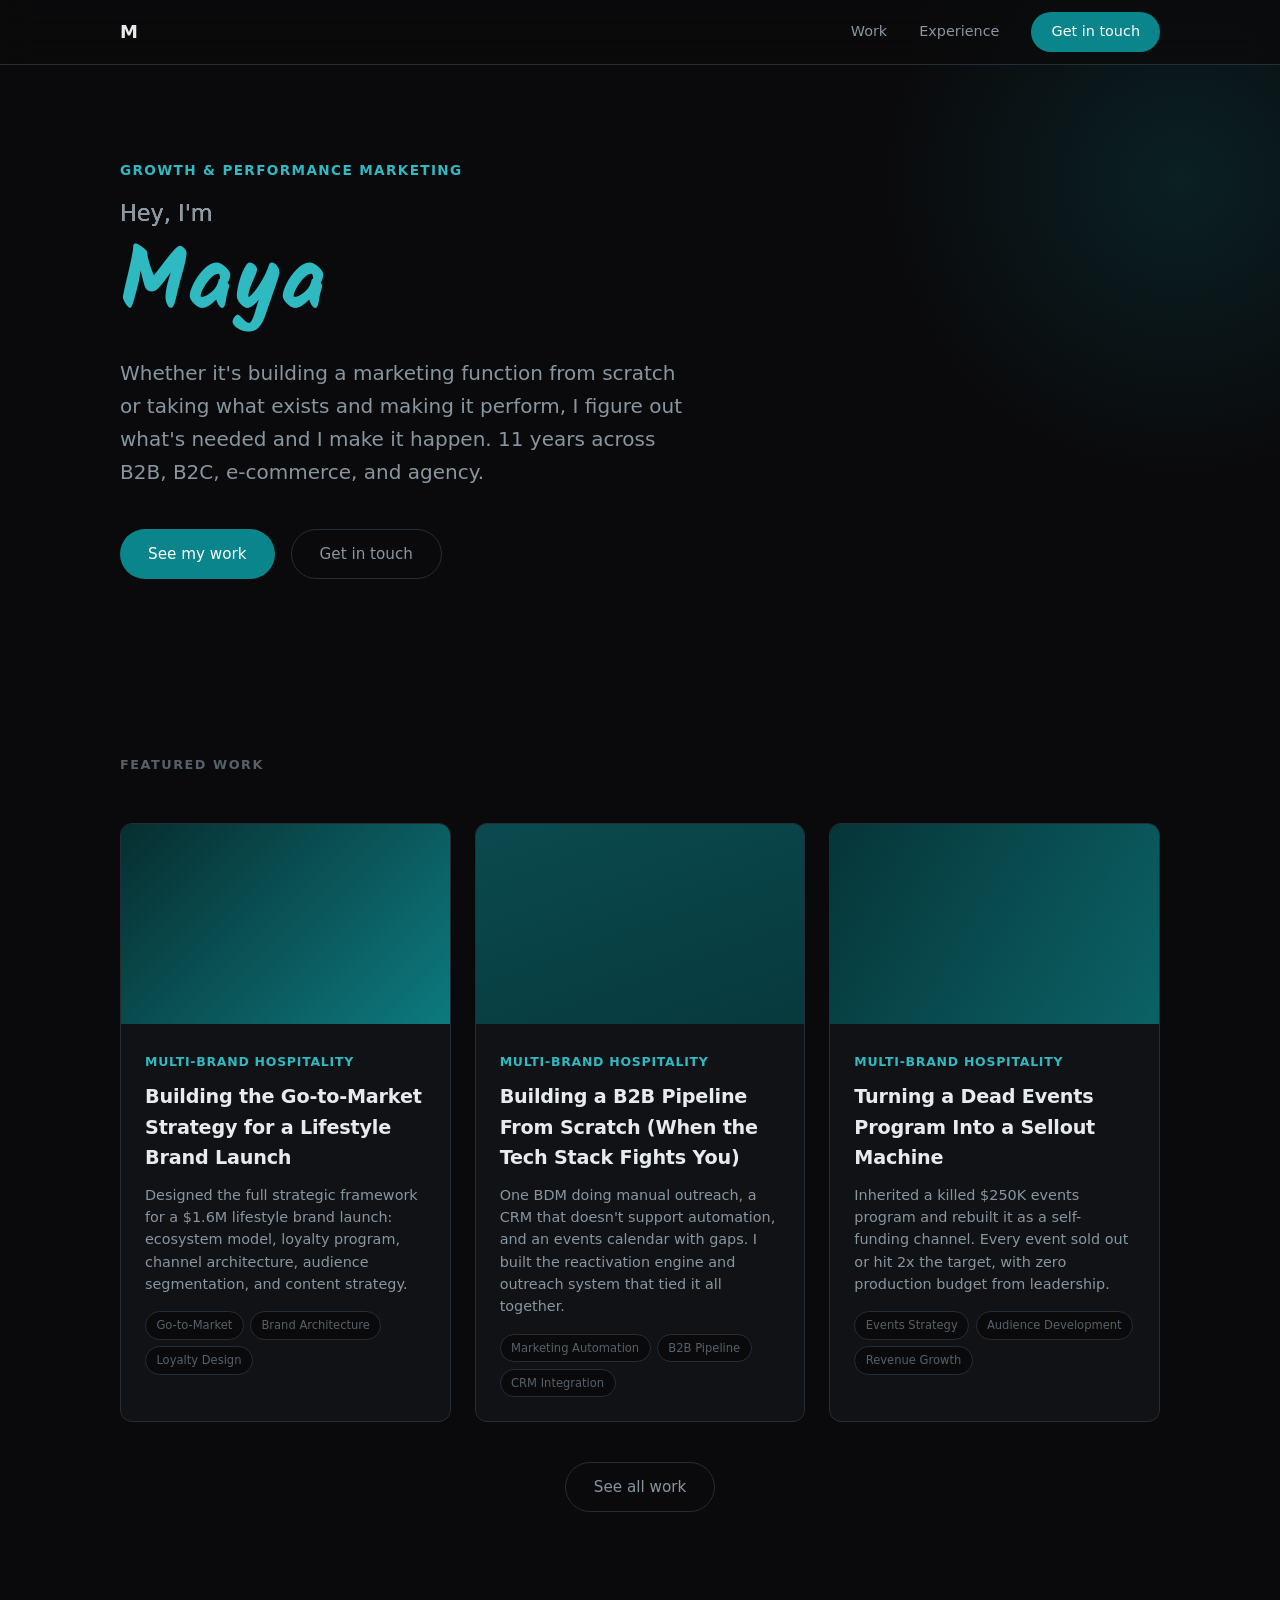
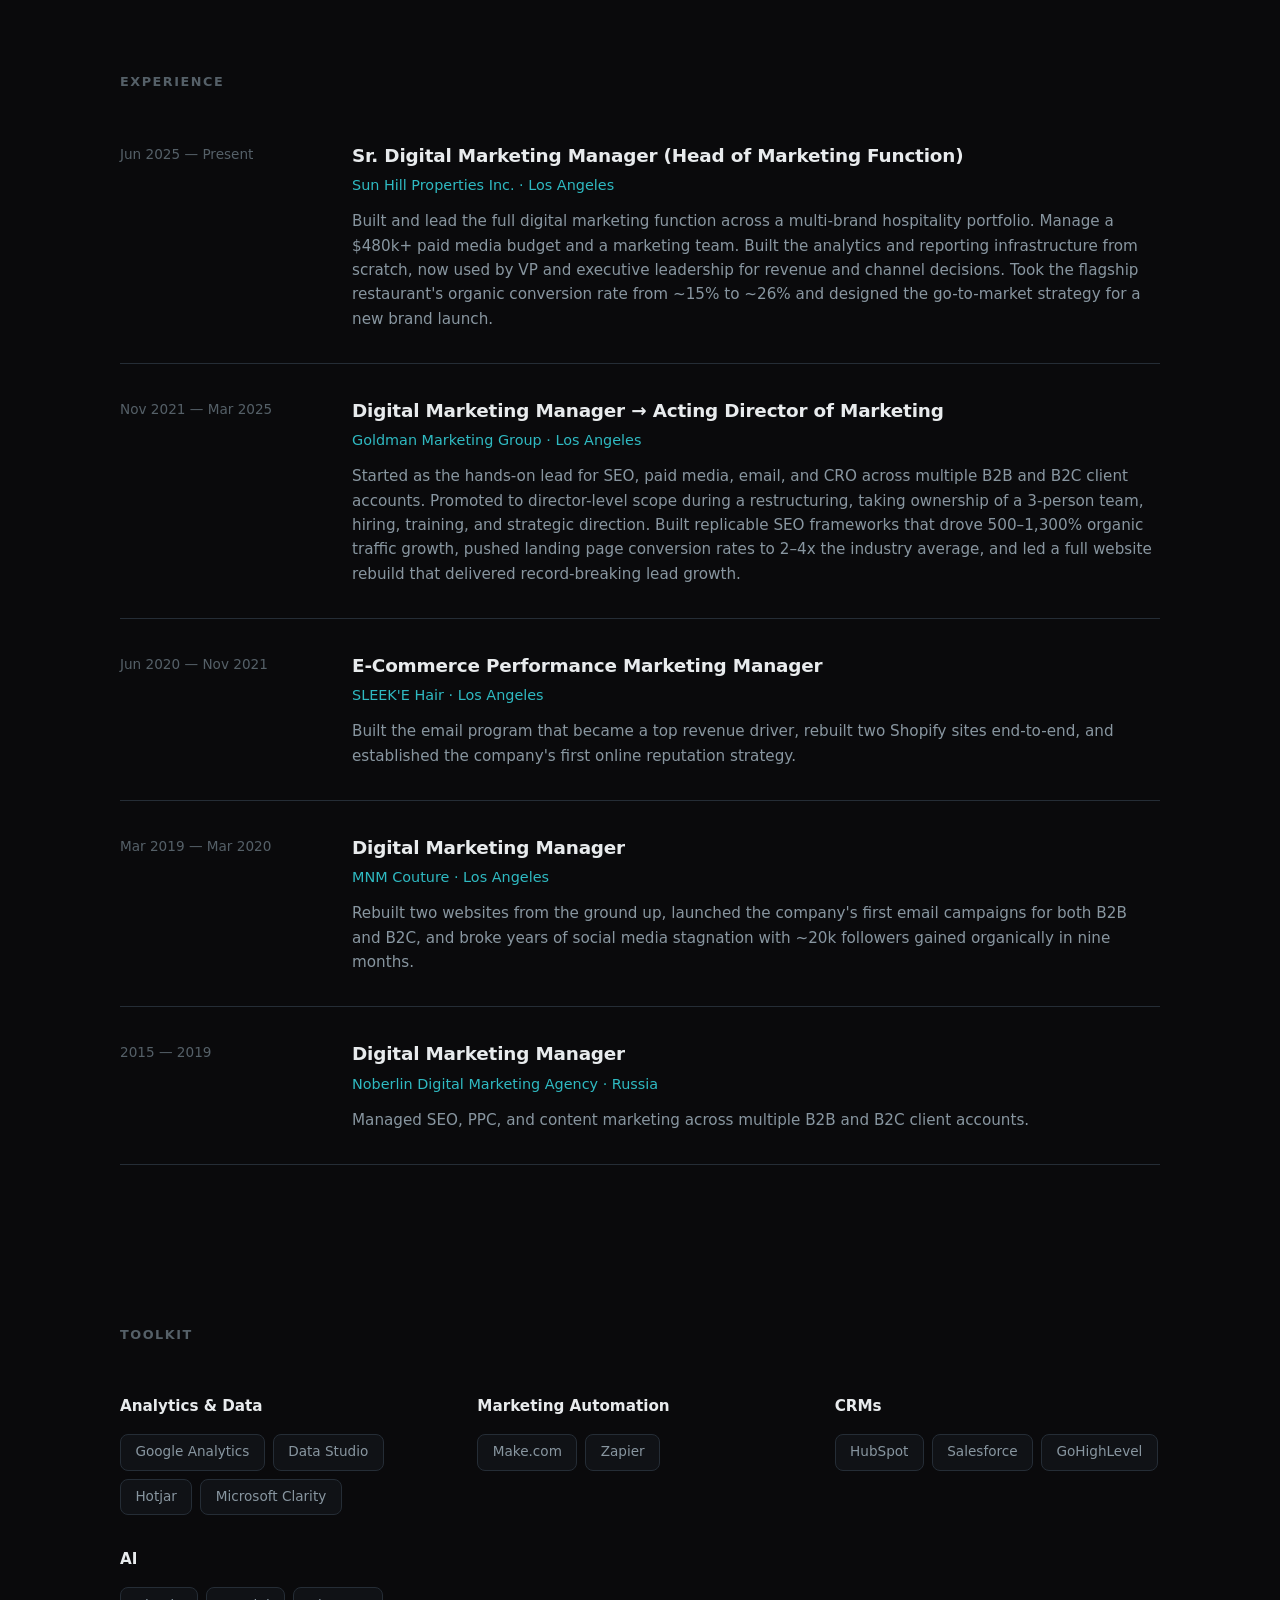
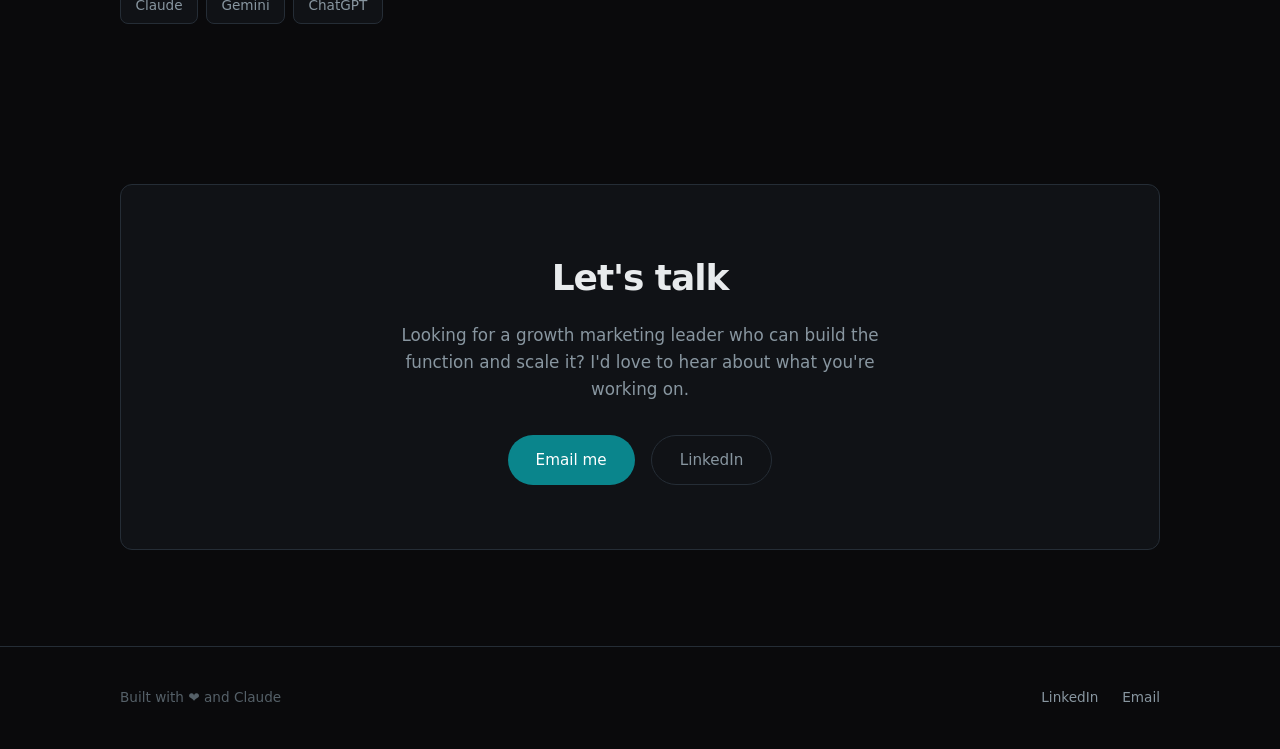
==== index.html @ ea001670 "Add files via upload" ====
<!DOCTYPE html>
<html lang="en">
<head>
  <meta charset="UTF-8">
  <meta name="viewport" content="width=device-width, initial-scale=1.0">
  <meta name="description" content="Maya Plastinina — Growth & performance marketer. 11 years across B2B, B2C, e-commerce, and agency.">
  <title>Maya Plastinina — Growth Marketing Leader</title>
  <link rel="stylesheet" href="style.css">
  <link rel="icon" href="data:image/svg+xml,<svg xmlns='http://www.w3.org/2000/svg' viewBox='0 0 32 32'><rect width='32' height='32' rx='8' fill='%230A858C'/><text x='16' y='22' font-family='system-ui' font-weight='700' font-size='16' fill='white' text-anchor='middle'>M</text></svg>">
</head>
<body>
<nav class="nav">
  <div class="container nav-inner">
    <a href="#" class="nav-logo">M</a>
    <div class="nav-links">
      <a href="work.html">Work</a>
      <a href="#experience">Experience</a>
      <a href="#contact" class="nav-cta">Get in touch</a>
    </div>
  </div>
</nav>

<!-- HERO -->
<section class="hero">
  <div class="container">
    <div class="hero-eyebrow">Growth &amp; Performance Marketing</div>
    <h1 class="hero-title">
      <span class="hero-greeting">Hey, I'm</span>
      <span class="hero-name">Maya</span>
    </h1>
    <p class="hero-sub">
      Whether it's building a marketing function from scratch or taking what exists and making it perform, I figure out what's needed and I make it happen. 11 years across B2B, B2C, e-commerce, and agency.
    </p>
    <div class="hero-actions">
      <a href="#work" class="btn btn-primary">See my work</a>
      <a href="#contact" class="btn btn-ghost">Get in touch</a>
    </div>
  </div>
  <div class="hero-glow"></div>
</section>

<!-- WORK -->
<section class="section" id="work">
  <div class="container">
    <h2 class="section-label">Featured Work</h2>
    <div class="work-grid">
      <a href="work/gtm-strategy.html" class="work-card">
        <div class="work-card-cover"><div class="cover-pattern cover-1"></div></div>
        <div class="work-card-body">
          <span class="work-card-company">Multi-Brand Hospitality</span>
          <h3 class="work-card-title">Building the Go-to-Market Strategy for a Lifestyle Brand Launch</h3>
          <p class="work-card-desc">Designed the full strategic framework for a $1.6M lifestyle brand launch: ecosystem model, loyalty program, channel architecture, audience segmentation, and content strategy.</p>
          <div class="work-card-tags">
            <span class="tag-sm">Go-to-Market</span>
            <span class="tag-sm">Brand Architecture</span>
            <span class="tag-sm">Loyalty Design</span>
          </div>
        </div>
      </a>
      <a href="work/b2b-pipeline.html" class="work-card">
        <div class="work-card-cover"><div class="cover-pattern cover-2"></div></div>
        <div class="work-card-body">
          <span class="work-card-company">Multi-Brand Hospitality</span>
          <h3 class="work-card-title">Building a B2B Pipeline From Scratch (When the Tech Stack Fights You)</h3>
          <p class="work-card-desc">One BDM doing manual outreach, a CRM that doesn't support automation, and an events calendar with gaps. I built the reactivation engine and outreach system that tied it all together.</p>
          <div class="work-card-tags">
            <span class="tag-sm">Marketing Automation</span>
            <span class="tag-sm">B2B Pipeline</span>
            <span class="tag-sm">CRM Integration</span>
          </div>
        </div>
      </a>
      <a href="work/events-program.html" class="work-card">
        <div class="work-card-cover"><div class="cover-pattern cover-3"></div></div>
        <div class="work-card-body">
          <span class="work-card-company">Multi-Brand Hospitality</span>
          <h3 class="work-card-title">Turning a Dead Events Program Into a Sellout Machine</h3>
          <p class="work-card-desc">Inherited a killed $250K events program and rebuilt it as a self-funding channel. Every event sold out or hit 2x the target, with zero production budget from leadership.</p>
          <div class="work-card-tags">
            <span class="tag-sm">Events Strategy</span>
            <span class="tag-sm">Audience Development</span>
            <span class="tag-sm">Revenue Growth</span>
          </div>
        </div>
      </a>
    </div>
    <div style="text-align: center; margin-top: 2.5rem;">
      <a href="work.html" class="btn btn-ghost">See all work</a>
    </div>
  </div>
</section>

<!-- EXPERIENCE -->
<section class="section" id="experience">
  <div class="container">
    <h2 class="section-label">Experience</h2>
    <div class="timeline">
      <div class="timeline-item">
        <div class="timeline-meta"><span class="timeline-date">Jun 2025 — Present</span></div>
        <div class="timeline-content">
          <h3>Sr. Digital Marketing Manager (Head of Marketing Function)</h3>
          <p class="timeline-company">Sun Hill Properties Inc. · Los Angeles</p>
          <p class="timeline-desc">Built and lead the full digital marketing function across a multi-brand hospitality portfolio. Manage a $480k+ paid media budget and a marketing team. Built the analytics and reporting infrastructure from scratch, now used by VP and executive leadership for revenue and channel decisions. Took the flagship restaurant's organic conversion rate from ~15% to ~26% and designed the go-to-market strategy for a new brand launch.</p>
        </div>
      </div>
      <div class="timeline-item">
        <div class="timeline-meta"><span class="timeline-date">Nov 2021 — Mar 2025</span></div>
        <div class="timeline-content">
          <h3>Digital Marketing Manager → Acting Director of Marketing</h3>
          <p class="timeline-company">Goldman Marketing Group · Los Angeles</p>
          <p class="timeline-desc">Started as the hands-on lead for SEO, paid media, email, and CRO across multiple B2B and B2C client accounts. Promoted to director-level scope during a restructuring, taking ownership of a 3-person team, hiring, training, and strategic direction. Built replicable SEO frameworks that drove 500–1,300% organic traffic growth, pushed landing page conversion rates to 2–4x the industry average, and led a full website rebuild that delivered record-breaking lead growth.</p>
        </div>
      </div>
      <div class="timeline-item">
        <div class="timeline-meta"><span class="timeline-date">Jun 2020 — Nov 2021</span></div>
        <div class="timeline-content">
          <h3>E-Commerce Performance Marketing Manager</h3>
          <p class="timeline-company">SLEEK'E Hair · Los Angeles</p>
          <p class="timeline-desc">Built the email program that became a top revenue driver, rebuilt two Shopify sites end-to-end, and established the company's first online reputation strategy.</p>
        </div>
      </div>
      <div class="timeline-item">
        <div class="timeline-meta"><span class="timeline-date">Mar 2019 — Mar 2020</span></div>
        <div class="timeline-content">
          <h3>Digital Marketing Manager</h3>
          <p class="timeline-company">MNM Couture · Los Angeles</p>
          <p class="timeline-desc">Rebuilt two websites from the ground up, launched the company's first email campaigns for both B2B and B2C, and broke years of social media stagnation with ~20k followers gained organically in nine months.</p>
        </div>
      </div>
      <div class="timeline-item">
        <div class="timeline-meta"><span class="timeline-date">2015 — 2019</span></div>
        <div class="timeline-content">
          <h3>Digital Marketing Manager</h3>
          <p class="timeline-company">Noberlin Digital Marketing Agency · Russia</p>
          <p class="timeline-desc">Managed SEO, PPC, and content marketing across multiple B2B and B2C client accounts.</p>
        </div>
      </div>
    </div>
  </div>
</section>

<!-- TOOLKIT -->
<section class="section" id="toolkit">
  <div class="container">
    <h2 class="section-label">Toolkit</h2>
    <div class="toolkit-grid">
      <div class="toolkit-group">
        <h3 class="toolkit-cat">Analytics &amp; Data</h3>
        <div class="toolkit-items"><span>Google Analytics</span><span>Data Studio</span><span>Hotjar</span><span>Microsoft Clarity</span></div>
      </div>
      <div class="toolkit-group">
        <h3 class="toolkit-cat">Marketing Automation</h3>
        <div class="toolkit-items"><span>Make.com</span><span>Zapier</span></div>
      </div>
      <div class="toolkit-group">
        <h3 class="toolkit-cat">CRMs</h3>
        <div class="toolkit-items"><span>HubSpot</span><span>Salesforce</span><span>GoHighLevel</span></div>
      </div>
      <div class="toolkit-group">
        <h3 class="toolkit-cat">AI</h3>
        <div class="toolkit-items"><span>Claude</span><span>Gemini</span><span>ChatGPT</span></div>
      </div>
    </div>
  </div>
</section>

<!-- CONTACT -->
<section class="section section-cta" id="contact">
  <div class="container">
    <div class="cta-box">
      <h2 class="cta-title">Let's talk</h2>
      <p class="cta-desc">Looking for a growth marketing leader who can build the function and scale it? I'd love to hear about what you're working on.</p>
      <div class="cta-actions">
        <a href="mailto:plastininamaya@gmail.com" class="btn btn-primary">Email me</a>
        <a href="https://www.linkedin.com/in/maya-plastinina/" target="_blank" rel="noopener" class="btn btn-ghost">LinkedIn</a>
      </div>
    </div>
  </div>
</section>

<footer class="footer">
  <div class="container footer-inner">
    <p class="footer-text">Built with ❤️ and Claude</p>
    <div class="footer-links">
      <a href="https://www.linkedin.com/in/maya-plastinina/" target="_blank" rel="noopener">LinkedIn</a>
      <a href="mailto:plastininamaya@gmail.com">Email</a>
    </div>
  </div>
</footer>
</body>
</html>
---- style.css ----
@font-face {
  font-family: 'Google Sans Flex';
  src: url('./fonts/GoogleSansFlex-Variable.ttf') format('truetype');
  font-weight: 100 900;
  font-stretch: 75% 125%;
  font-display: swap;
}

@font-face {
  font-family: 'Kalam';
  src: url('./fonts/Kalam-Bold.ttf') format('truetype');
  font-weight: 700;
  font-display: swap;
}

:root {
  --bg: #0a0a0c;
  --bg-raised: #101216;
  --bg-hover: #181c22;
  --surface: #1a1e26;
  --border: #252d36;
  --text: #e8ebed;
  --text-muted: #8896a0;
  --text-dim: #556068;
  --accent: #0A858C;
  --accent-light: #2fbac2;
  --accent-subtle: rgba(10, 133, 140, 0.12);
  --font: 'Google Sans Flex', system-ui, -apple-system, sans-serif;
  --font-hand: 'Kalam', cursive;
  --max-width: 1120px;
  --radius: 12px;
  --radius-sm: 8px;
}

*, *::before, *::after { margin: 0; padding: 0; box-sizing: border-box; }

html {
  scroll-behavior: smooth;
  -webkit-font-smoothing: antialiased;
}

body {
  font-family: var(--font);
  background: var(--bg);
  color: var(--text);
  line-height: 1.6;
}

a { color: inherit; text-decoration: none; }
img { max-width: 100%; height: auto; display: block; }
::selection { background: var(--accent); color: white; }

.container {
  max-width: var(--max-width);
  margin: 0 auto;
  padding: 0 clamp(1.25rem, 4vw, 2.5rem);
}

:focus-visible { outline: 2px solid var(--accent); outline-offset: 3px; }

/* NAV */
.nav {
  position: fixed; top: 0; left: 0; right: 0; z-index: 100;
  background: rgba(10, 10, 12, 0.8);
  backdrop-filter: blur(16px);
  -webkit-backdrop-filter: blur(16px);
  border-bottom: 1px solid var(--border);
}
.nav-inner { display: flex; align-items: center; justify-content: space-between; height: 64px; }
.nav-logo { font-weight: 700; font-size: 1.125rem; letter-spacing: -0.02em; }
.nav-links { display: flex; align-items: center; gap: 2rem; font-size: 0.9rem; color: var(--text-muted); }
.nav-links a { transition: color 0.2s; }
.nav-links a:hover { color: var(--text); }
.nav-cta { background: var(--accent); color: white !important; padding: 0.5rem 1.25rem; border-radius: 100px; font-weight: 500; transition: opacity 0.2s; }
.nav-cta:hover { opacity: 0.88; }

/* HERO */
.hero { position: relative; padding: 10rem 0 6rem; overflow: hidden; }
.hero-eyebrow { font-size: 0.85rem; font-weight: 600; color: var(--accent-light); text-transform: uppercase; letter-spacing: 0.1em; margin-bottom: 1.25rem; }
.hero-title {
  font-size: clamp(3rem, 8vw, 5.5rem); font-weight: 800; letter-spacing: -0.04em; line-height: 1.05; margin-bottom: 1.5rem;
  background: linear-gradient(135deg, var(--text) 40%, var(--accent-light) 100%);
  -webkit-background-clip: text; -webkit-text-fill-color: transparent; background-clip: text;
}
.hero-greeting { display: block; font-family: var(--font); font-size: clamp(1.1rem, 2.5vw, 1.4rem); font-weight: 400; letter-spacing: 0; -webkit-text-fill-color: var(--text-muted); margin-bottom: 0.5rem; }
.hero-name { font-family: var(--font-hand); letter-spacing: 0.01em; -webkit-text-fill-color: var(--accent-light); position: relative; }
.hero-sub { font-size: clamp(1.05rem, 2vw, 1.25rem); color: var(--text-muted); max-width: 580px; line-height: 1.65; margin-bottom: 2.5rem; }
.hero-actions { display: flex; gap: 1rem; flex-wrap: wrap; }
.hero-glow { position: absolute; top: -120px; right: -200px; width: 600px; height: 600px; background: radial-gradient(circle, rgba(10, 133, 140, 0.18) 0%, transparent 70%); pointer-events: none; }

/* BUTTONS */
.btn { display: inline-flex; align-items: center; padding: 0.75rem 1.75rem; border-radius: 100px; font-size: 0.95rem; font-weight: 500; font-family: var(--font); transition: all 0.2s; cursor: pointer; border: none; }
.btn-primary { background: var(--accent); color: white; }
.btn-primary:hover { opacity: 0.88; }
.btn-ghost { background: transparent; color: var(--text-muted); border: 1px solid var(--border); }
.btn-ghost:hover { border-color: var(--text-muted); color: var(--text); }

/* SECTIONS */
.section { padding: 5rem 0; }
.section-label { font-size: 0.8rem; font-weight: 600; text-transform: uppercase; letter-spacing: 0.12em; color: var(--text-dim); margin-bottom: 3rem; }

/* WORK GRID */
.work-grid { display: grid; grid-template-columns: repeat(3, 1fr); gap: 1.5rem; }
.work-card { display: block; background: var(--bg-raised); border: 1px solid var(--border); border-radius: var(--radius); overflow: hidden; transition: border-color 0.2s, transform 0.2s; }
.work-card:hover { border-color: var(--accent); transform: translateY(-2px); }
.work-card-cover { height: 200px; overflow: hidden; position: relative; }
.work-card-cover img { width: 100%; height: 100%; object-fit: cover; }

/* Gradient card covers */
.cover-pattern { width: 100%; height: 100%; }
.cover-1 { background: linear-gradient(135deg, #072e30 0%, #0d7a7f 100%); }
.cover-2 { background: linear-gradient(160deg, #0a4a4e 0%, #07393d 100%); }
.cover-3 { background: linear-gradient(120deg, #063538 0%, #0b6266 100%); }
.cover-4 { background: linear-gradient(150deg, #0e6b6f 0%, #082d30 100%); }
.cover-5 { background: linear-gradient(140deg, #074042 0%, #0a858c 100%); }
.work-card-body { padding: 1.5rem; }
.work-card-company { font-size: 0.78rem; font-weight: 600; color: var(--accent-light); text-transform: uppercase; letter-spacing: 0.06em; }
.work-card-title { font-size: 1.2rem; font-weight: 700; margin: 0.5rem 0 0.6rem; letter-spacing: -0.01em; }
.work-card-desc { font-size: 0.9rem; color: var(--text-muted); line-height: 1.55; }
.work-card-tags { display: flex; flex-wrap: wrap; gap: 0.4rem; margin-top: 1rem; }
.tag-sm { font-size: 0.72rem; font-weight: 500; color: var(--text-dim); background: var(--bg); padding: 0.25rem 0.65rem; border-radius: 100px; border: 1px solid var(--border); }

/* TIMELINE */
.timeline { display: flex; flex-direction: column; }
.timeline-item { display: grid; grid-template-columns: 200px 1fr; gap: 2rem; padding: 2rem 0; border-bottom: 1px solid var(--border); }
.timeline-item:first-child { padding-top: 0; }
.timeline-date { font-size: 0.85rem; color: var(--text-dim); font-weight: 500; }
.timeline-content h3 { font-size: 1.15rem; font-weight: 700; margin-bottom: 0.25rem; letter-spacing: -0.01em; }
.timeline-company { font-size: 0.9rem; color: var(--accent-light); font-weight: 500; margin-bottom: 0.75rem; }
.timeline-desc { font-size: 0.95rem; color: var(--text-muted); line-height: 1.6; }

/* TOOLKIT */
.toolkit-grid { display: grid; grid-template-columns: repeat(auto-fill, minmax(240px, 1fr)); gap: 2rem; }
.toolkit-cat { font-size: 0.95rem; font-weight: 600; margin-bottom: 1rem; }
.toolkit-items { display: flex; flex-wrap: wrap; gap: 0.5rem; }
.toolkit-items span { font-size: 0.85rem; color: var(--text-muted); background: var(--bg-raised); border: 1px solid var(--border); padding: 0.4rem 0.9rem; border-radius: var(--radius-sm); }

/* ABOUT */
.about-content { max-width: 640px; font-size: 1.05rem; color: var(--text-muted); line-height: 1.75; }
.about-content p { margin-bottom: 1.25rem; }

/* CTA */
.section-cta { padding-bottom: 0; }
.cta-box { background: var(--bg-raised); border: 1px solid var(--border); border-radius: var(--radius); padding: 4rem; text-align: center; }
.cta-title { font-size: 2.25rem; font-weight: 700; letter-spacing: -0.03em; margin-bottom: 1rem; }
.cta-desc { color: var(--text-muted); font-size: 1.05rem; max-width: 480px; margin: 0 auto 2rem; line-height: 1.6; }
.cta-actions { display: flex; gap: 1rem; justify-content: center; flex-wrap: wrap; }

/* FOOTER */
.footer { border-top: 1px solid var(--border); padding: 2.5rem 0; margin-top: 6rem; }
.footer-inner { display: flex; align-items: center; justify-content: space-between; }
.footer-text { color: var(--text-dim); font-size: 0.85rem; }
.footer-links { display: flex; gap: 1.5rem; font-size: 0.85rem; color: var(--text-muted); }
.footer-links a:hover { color: var(--text); }

/* ============ CASE STUDY PAGES ============ */
.case-study { padding-top: 64px; }
.case-cover { width: 100%; max-height: 480px; overflow: hidden; background: var(--bg-raised); }
.case-cover img { width: 100%; height: 100%; object-fit: cover; }
.case-header { padding-top: 3.5rem; padding-bottom: 3rem; border-bottom: 1px solid var(--border); margin-bottom: 3rem; }
.back-link { display: inline-block; font-size: 0.85rem; color: var(--text-muted); margin-bottom: 2rem; transition: color 0.2s; }
.back-link:hover { color: var(--accent-light); }
.case-company { font-size: 0.85rem; font-weight: 600; color: var(--accent-light); text-transform: uppercase; letter-spacing: 0.08em; margin-bottom: 0.75rem; }
.case-title { font-size: clamp(2rem, 5vw, 3rem); font-weight: 700; letter-spacing: -0.03em; line-height: 1.15; margin-bottom: 1rem; }
.case-desc { font-size: 1.15rem; color: var(--text-muted); max-width: 640px; line-height: 1.65; }
.case-tags { display: flex; flex-wrap: wrap; gap: 0.5rem; margin-top: 1.5rem; }
.tag { font-size: 0.78rem; font-weight: 500; color: var(--accent-light); background: var(--accent-subtle); padding: 0.3rem 0.85rem; border-radius: 100px; }

.case-body { max-width: 760px; font-size: 1.05rem; line-height: 1.75; color: var(--text-muted); padding-bottom: 4rem; }
.case-body h2 { font-size: 1.5rem; font-weight: 700; color: var(--text); margin: 3rem 0 1rem; letter-spacing: -0.02em; }
.case-body h3 { font-size: 1.2rem; font-weight: 600; color: var(--text); margin: 2rem 0 0.75rem; }
.case-body p { margin-bottom: 1.25rem; }
.case-body img { border-radius: var(--radius); margin: 2rem 0; border: 1px solid var(--border); }
.case-body ul, .case-body ol { padding-left: 1.5rem; margin-bottom: 1.25rem; }
.case-body li { margin-bottom: 0.5rem; }
.case-body blockquote { border-left: 3px solid var(--accent); padding-left: 1.25rem; margin: 2rem 0; color: var(--text); font-style: italic; }
.case-body strong { color: var(--text); font-weight: 600; }

/* RESPONSIVE */
@media (max-width: 768px) {
  .hero { padding: 8rem 0 4rem; }
  .timeline-item { grid-template-columns: 1fr; gap: 0.5rem; }
  .work-grid { grid-template-columns: 1fr; }
  .work-grid.work-grid-auto { grid-template-columns: repeat(auto-fill, minmax(300px, 1fr)); }
  .cta-box { padding: 2.5rem 1.5rem; }
}

@media (max-width: 640px) {
  .nav-links { gap: 1.25rem; font-size: 0.85rem; }
  .nav-links a:not(.nav-cta) { display: none; }
  .footer-inner { flex-direction: column; gap: 1rem; text-align: center; }
}

@media (prefers-reduced-motion: reduce) {
  *, *::before, *::after { animation-duration: 0.01ms !important; transition-duration: 0.01ms !important; }
  html { scroll-behavior: auto; }
}
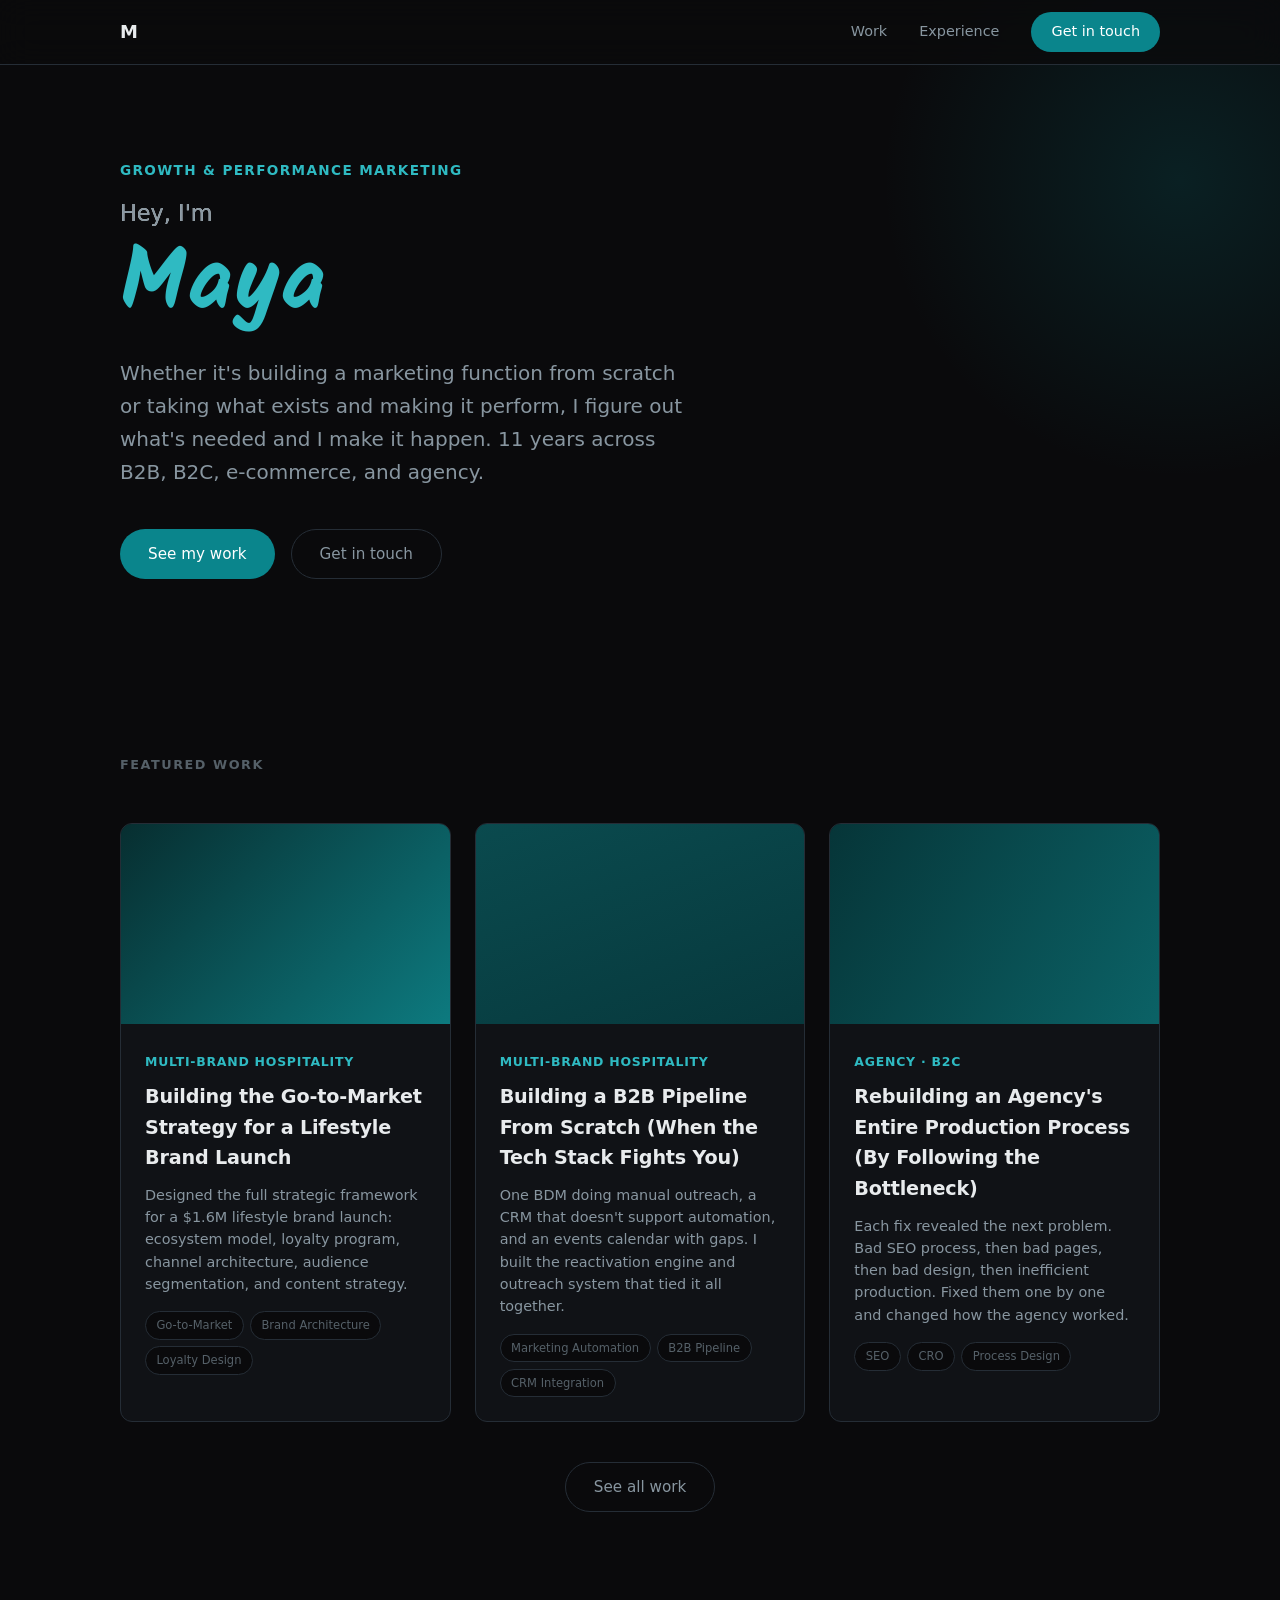
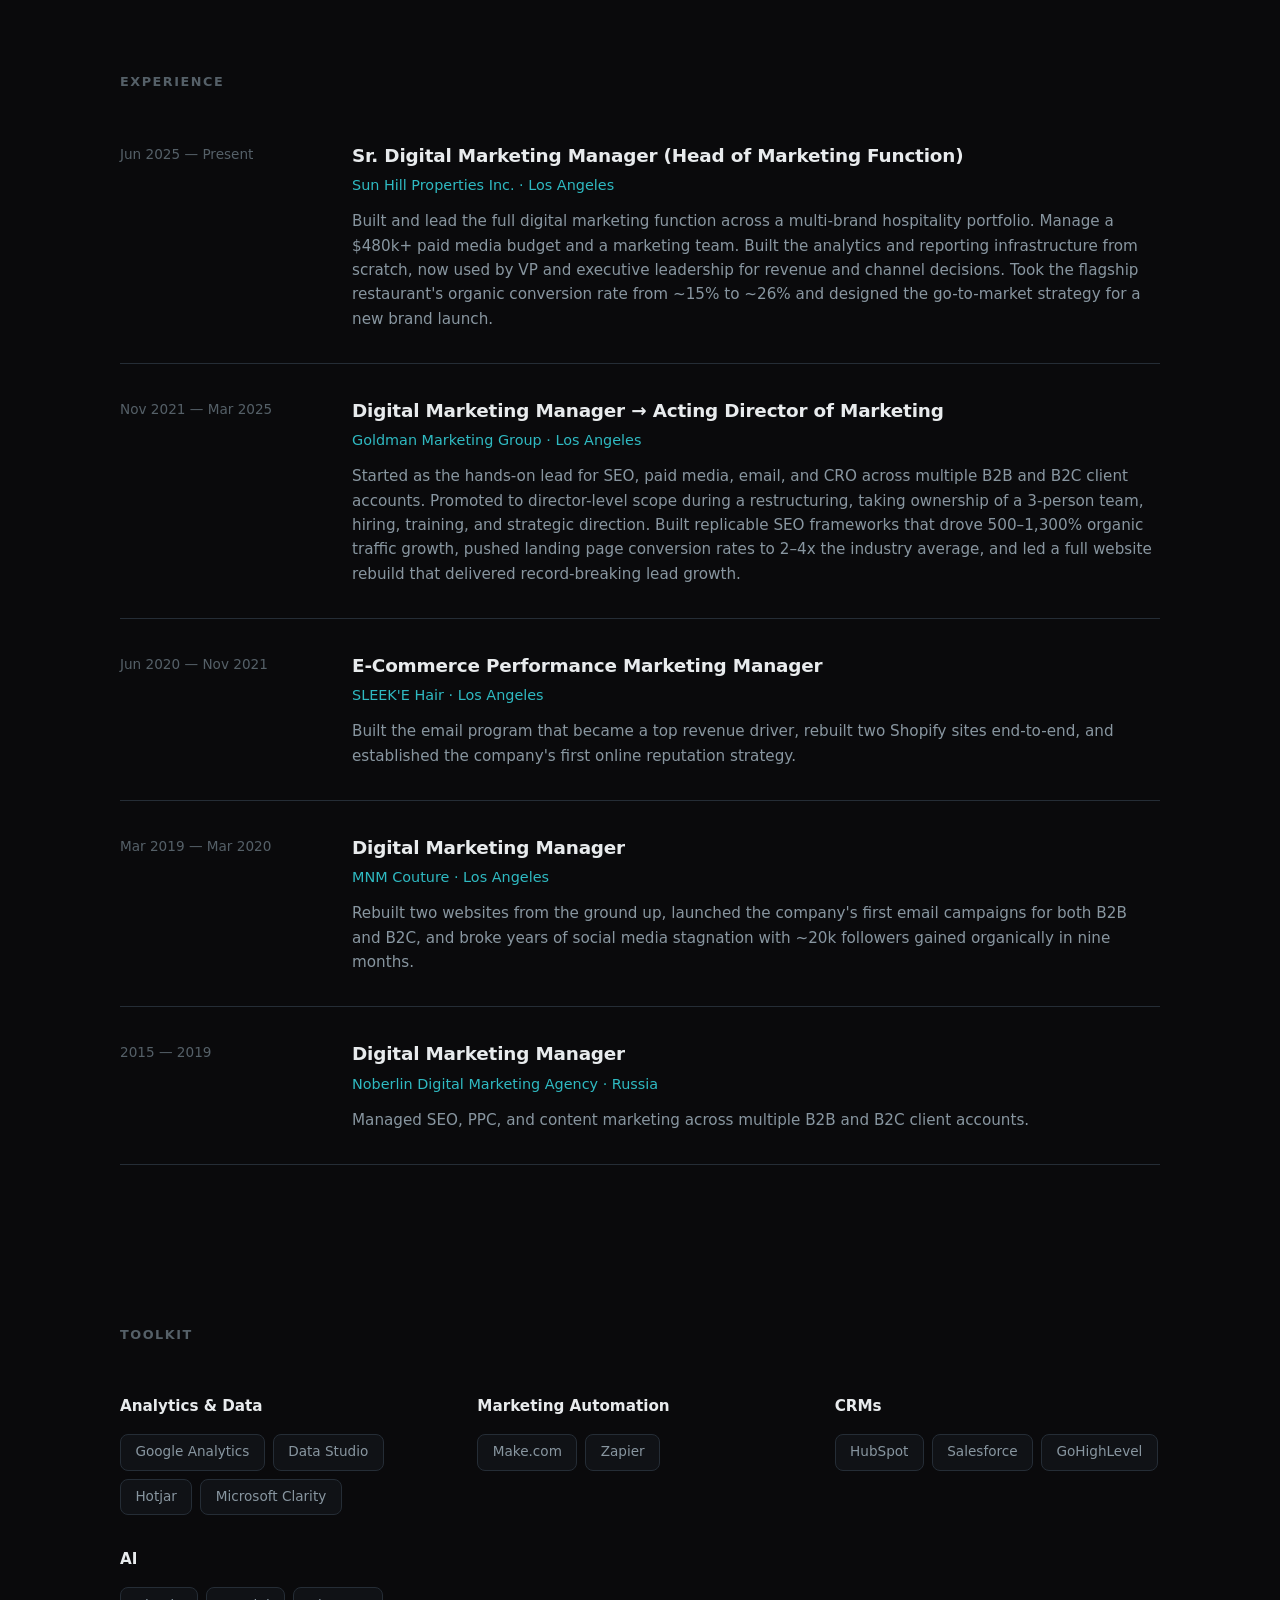
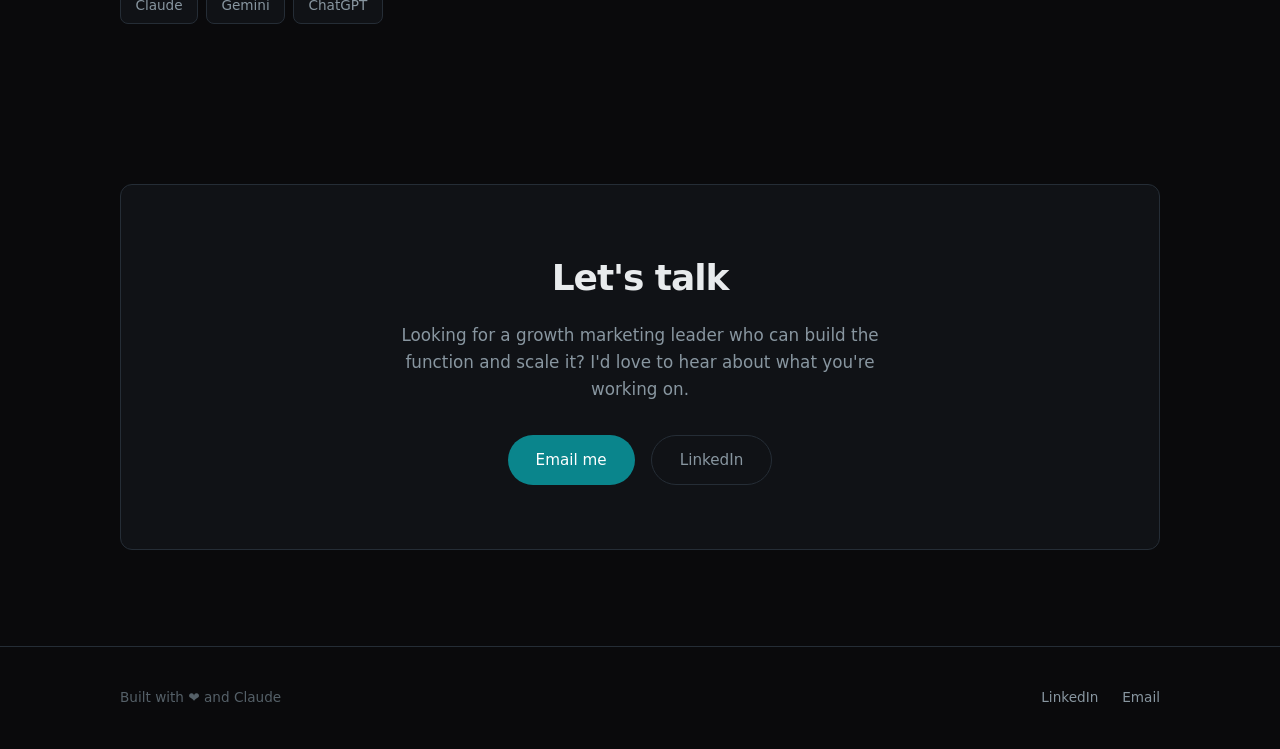
==== commit 9ba592c8: "Add files via upload" ====
--- a/index.html
+++ b/index.html
@@ -70,16 +70,16 @@
           </div>
         </div>
       </a>
-      <a href="work/events-program.html" class="work-card">
+      <a href="work/agency-process.html" class="work-card">
         <div class="work-card-cover"><div class="cover-pattern cover-3"></div></div>
         <div class="work-card-body">
-          <span class="work-card-company">Multi-Brand Hospitality</span>
-          <h3 class="work-card-title">Turning a Dead Events Program Into a Sellout Machine</h3>
-          <p class="work-card-desc">Inherited a killed $250K events program and rebuilt it as a self-funding channel. Every event sold out or hit 2x the target, with zero production budget from leadership.</p>
+          <span class="work-card-company">Agency · B2C</span>
+          <h3 class="work-card-title">Rebuilding an Agency's Entire Production Process (By Following the Bottleneck)</h3>
+          <p class="work-card-desc">Each fix revealed the next problem. Bad SEO process, then bad pages, then bad design, then inefficient production. Fixed them one by one and changed how the agency worked.</p>
           <div class="work-card-tags">
-            <span class="tag-sm">Events Strategy</span>
-            <span class="tag-sm">Audience Development</span>
-            <span class="tag-sm">Revenue Growth</span>
+            <span class="tag-sm">SEO</span>
+            <span class="tag-sm">CRO</span>
+            <span class="tag-sm">Process Design</span>
           </div>
         </div>
       </a>
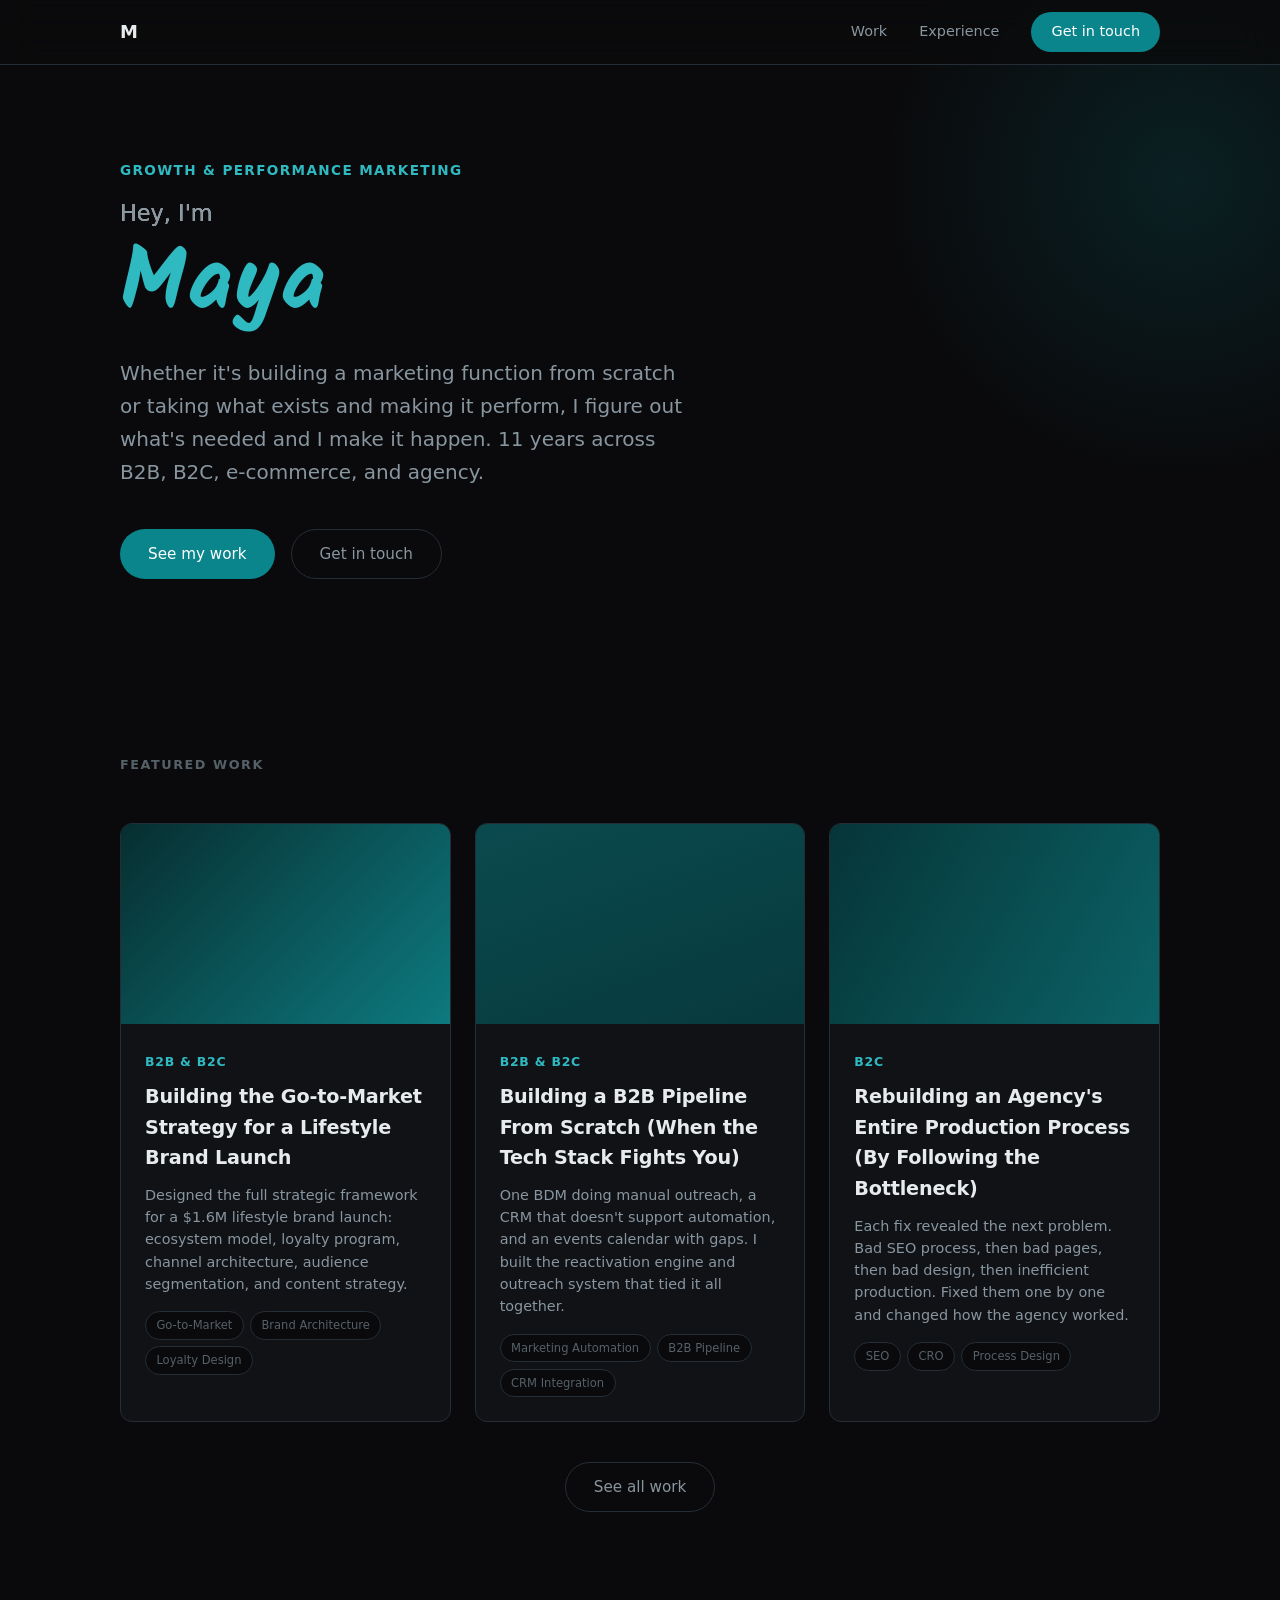
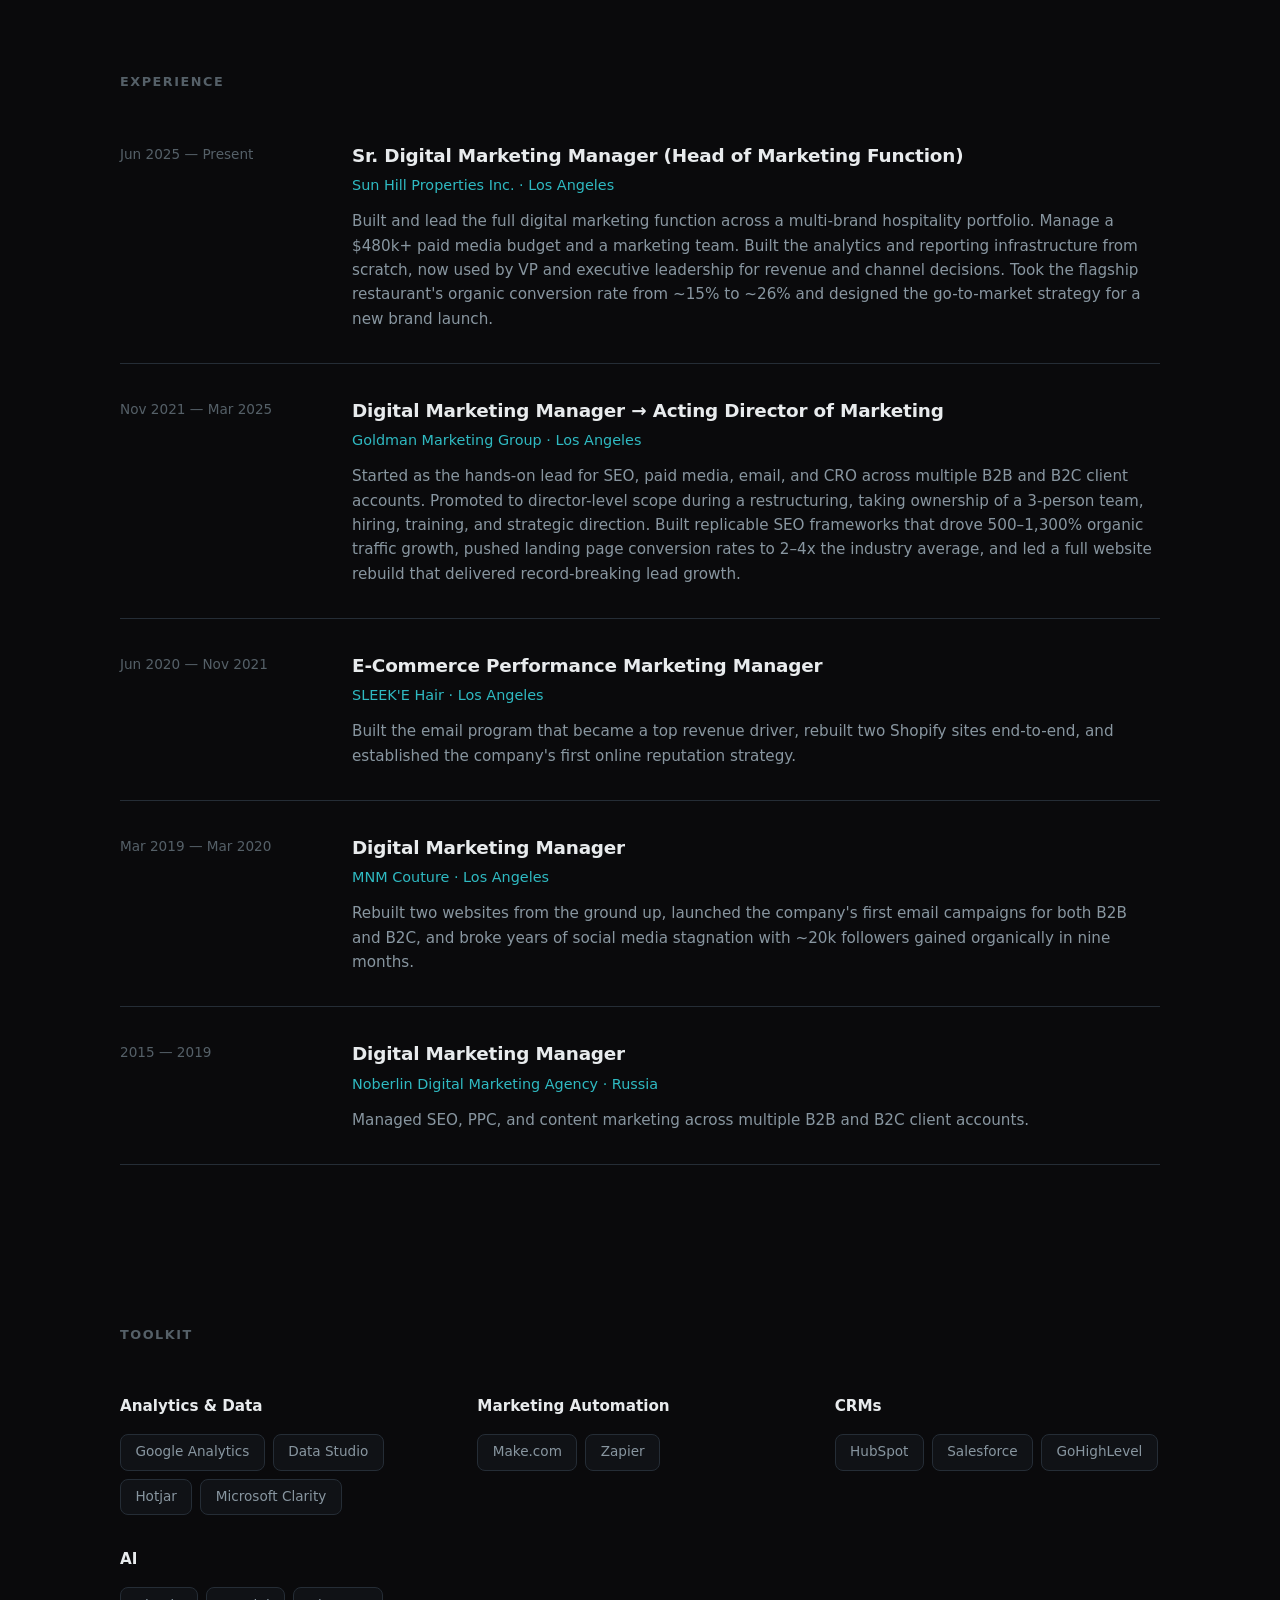
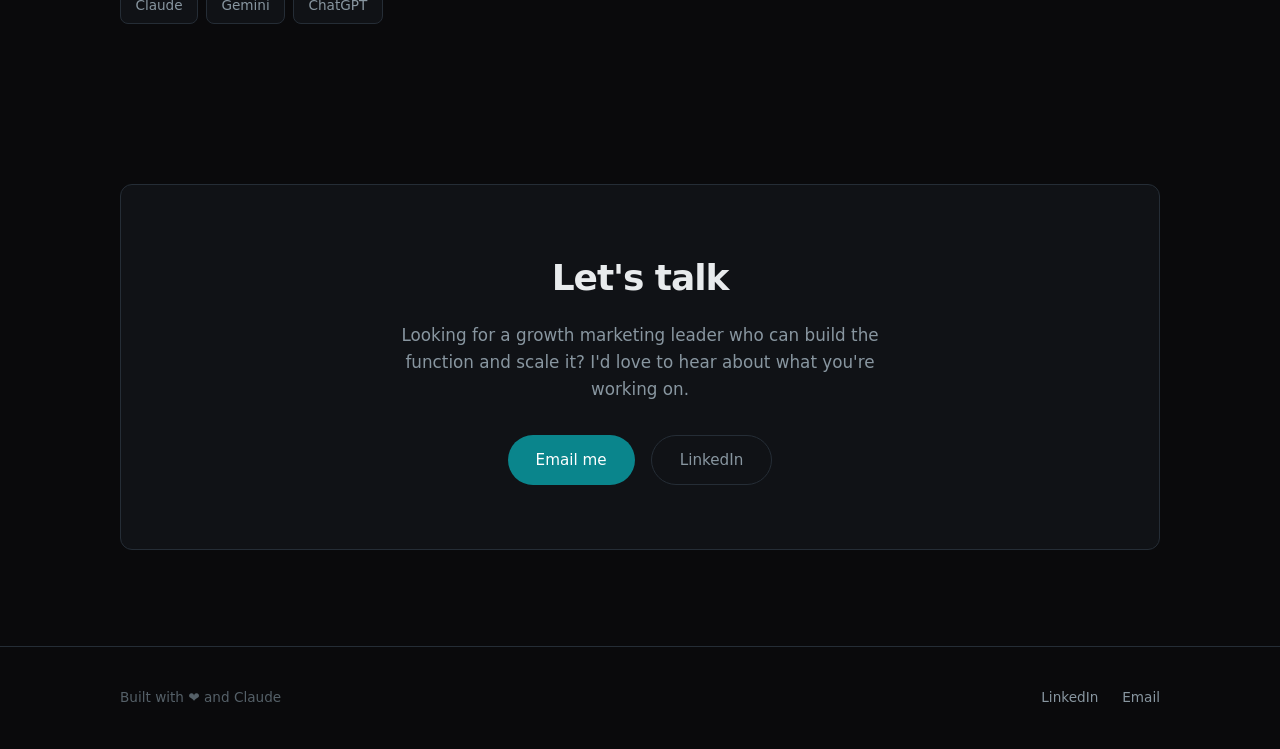
==== commit f50cf376: "Add files via upload" ====
--- a/index.html
+++ b/index.html
@@ -47,7 +47,7 @@
       <a href="work/gtm-strategy.html" class="work-card">
         <div class="work-card-cover"><div class="cover-pattern cover-1"></div></div>
         <div class="work-card-body">
-          <span class="work-card-company">Multi-Brand Hospitality</span>
+          <span class="work-card-company">B2B &amp; B2C</span>
           <h3 class="work-card-title">Building the Go-to-Market Strategy for a Lifestyle Brand Launch</h3>
           <p class="work-card-desc">Designed the full strategic framework for a $1.6M lifestyle brand launch: ecosystem model, loyalty program, channel architecture, audience segmentation, and content strategy.</p>
           <div class="work-card-tags">
@@ -60,7 +60,7 @@
       <a href="work/b2b-pipeline.html" class="work-card">
         <div class="work-card-cover"><div class="cover-pattern cover-2"></div></div>
         <div class="work-card-body">
-          <span class="work-card-company">Multi-Brand Hospitality</span>
+          <span class="work-card-company">B2B &amp; B2C</span>
           <h3 class="work-card-title">Building a B2B Pipeline From Scratch (When the Tech Stack Fights You)</h3>
           <p class="work-card-desc">One BDM doing manual outreach, a CRM that doesn't support automation, and an events calendar with gaps. I built the reactivation engine and outreach system that tied it all together.</p>
           <div class="work-card-tags">
@@ -73,7 +73,7 @@
       <a href="work/agency-process.html" class="work-card">
         <div class="work-card-cover"><div class="cover-pattern cover-3"></div></div>
         <div class="work-card-body">
-          <span class="work-card-company">Agency · B2C</span>
+          <span class="work-card-company">B2C</span>
           <h3 class="work-card-title">Rebuilding an Agency's Entire Production Process (By Following the Bottleneck)</h3>
           <p class="work-card-desc">Each fix revealed the next problem. Bad SEO process, then bad pages, then bad design, then inefficient production. Fixed them one by one and changed how the agency worked.</p>
           <div class="work-card-tags">
